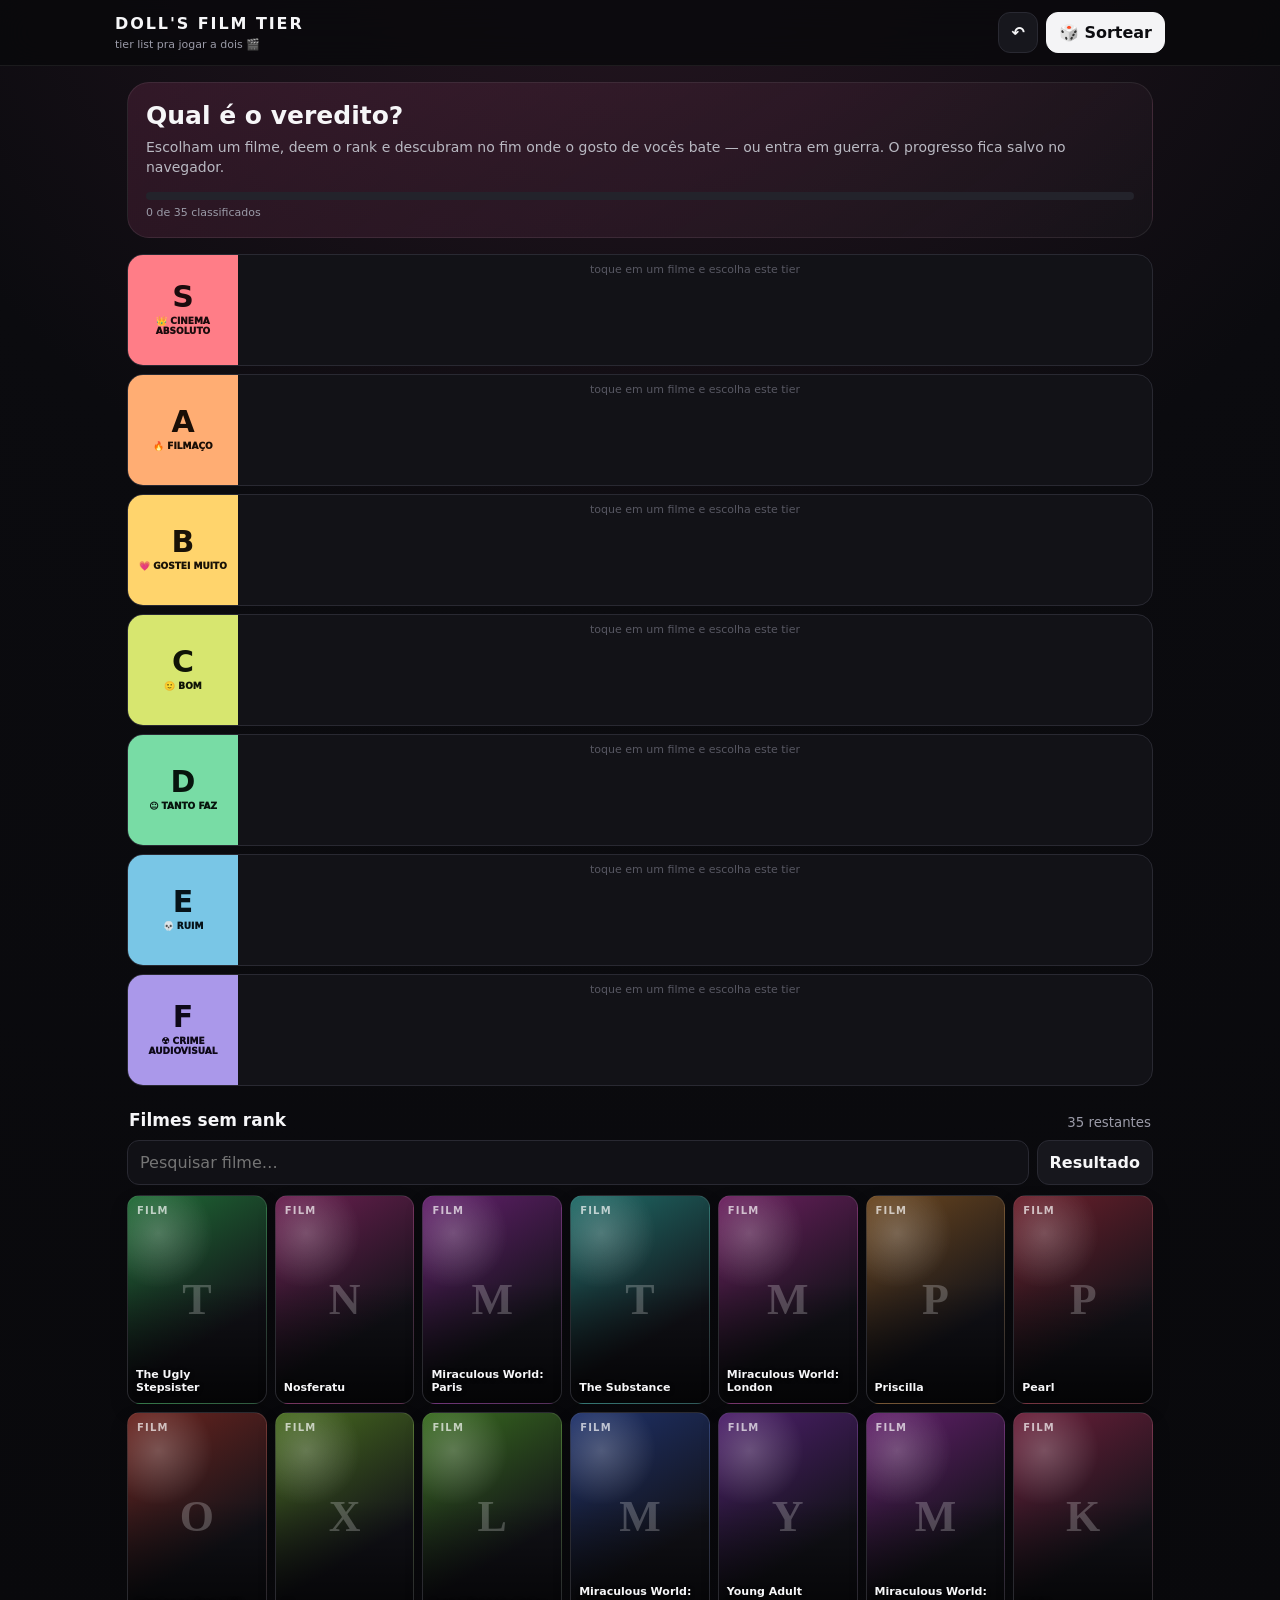
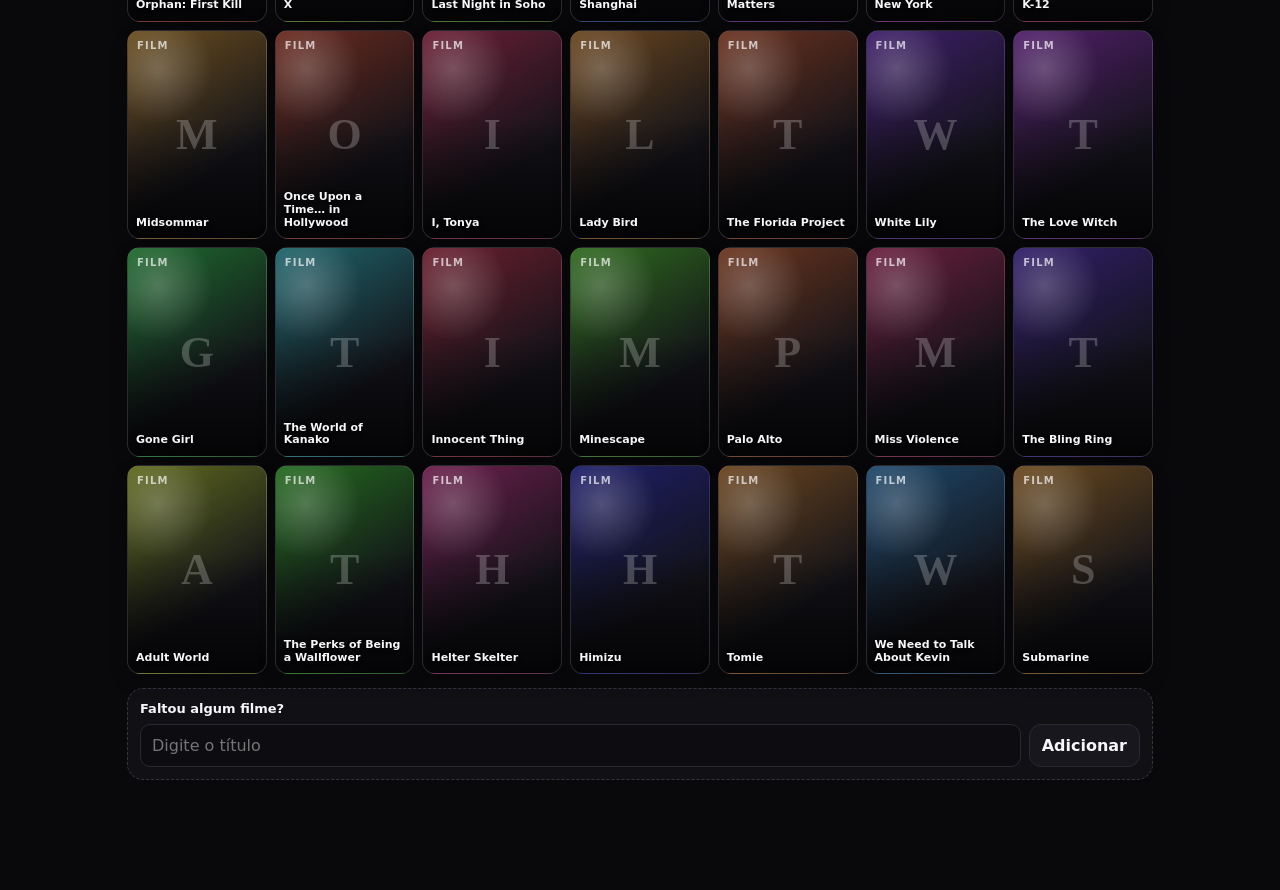
==== tierlist/index.html @ 96aaf371 "Add film tier list game" ====
<!doctype html>
<html lang="pt-BR">
<head>
<meta charset="utf-8">
<meta name="viewport" content="width=device-width,initial-scale=1,viewport-fit=cover">
<meta name="theme-color" content="#0a0a0d">
<title>Doll's Film Tier</title>
<style>
:root{--bg:#09090c;--panel:#121217;--panel2:#181820;--line:#292932;--text:#f6f6f8;--muted:#9b9ba8;--pink:#ff5aa7}
*{box-sizing:border-box}html{scroll-behavior:smooth}body{margin:0;background:radial-gradient(circle at 50% -10%,#2a1724 0,#0b0b0f 30%,#09090c 70%);color:var(--text);font-family:Inter,ui-sans-serif,system-ui,-apple-system,BlinkMacSystemFont,"Segoe UI",sans-serif;min-height:100vh}button,input{font:inherit}button{cursor:pointer}header{position:sticky;top:0;z-index:20;background:rgba(9,9,12,.82);backdrop-filter:blur(18px);border-bottom:1px solid rgba(255,255,255,.07);padding:calc(12px + env(safe-area-inset-top)) 14px 12px}.top{max-width:1050px;margin:auto;display:flex;align-items:center;justify-content:space-between;gap:10px}.brand b{display:block;font-size:16px;letter-spacing:.12em}.brand small{color:var(--muted);font-size:11px}.actions{display:flex;gap:8px}.btn{border:1px solid var(--line);background:#17171d;color:var(--text);border-radius:12px;padding:10px 12px;font-weight:800}.btn.primary{background:#f4f4f6;color:#0c0c10;border-color:#f4f4f6}main{max-width:1050px;margin:auto;padding:16px 12px 110px}.intro{border:1px solid rgba(255,255,255,.08);background:linear-gradient(145deg,rgba(255,90,167,.13),rgba(255,255,255,.025));border-radius:22px;padding:18px;margin-bottom:16px}.intro h1{font-size:25px;margin:0 0 7px}.intro p{margin:0;color:#b9b9c2;line-height:1.45;font-size:14px}.progress{height:8px;background:#23232b;border-radius:99px;overflow:hidden;margin-top:14px}.progress>i{display:block;height:100%;width:0;background:linear-gradient(90deg,#ff5aa7,#ff9dcb);transition:.25s}.progressText{font-size:11px;color:var(--muted);margin-top:6px}.tier{display:grid;grid-template-columns:78px 1fr;min-height:112px;border:1px solid var(--line);border-radius:16px;overflow:hidden;background:var(--panel);margin:8px 0}.label{display:flex;flex-direction:column;align-items:center;justify-content:center;text-align:center;padding:8px;font-weight:950}.label strong{font-size:30px;line-height:1}.label span{font-size:9px;line-height:1.1;margin-top:5px}.tier[data-t="S"] .label{background:#ff7d87;color:#1b0b0d}.tier[data-t="A"] .label{background:#ffad73;color:#1a0e06}.tier[data-t="B"] .label{background:#ffd46c;color:#191207}.tier[data-t="C"] .label{background:#d7e66f;color:#101407}.tier[data-t="D"] .label{background:#78dca5;color:#07140d}.tier[data-t="E"] .label{background:#79c6e6;color:#071319}.tier[data-t="F"] .label{background:#aa98ea;color:#0e0918}.drop{padding:8px;display:flex;flex-wrap:wrap;gap:7px;align-content:flex-start;min-height:110px}.drop.empty:after{content:"toque em um filme e escolha este tier";margin:auto;color:#575762;font-size:11px}.sectionHead{display:flex;align-items:end;justify-content:space-between;margin:24px 2px 10px}.sectionHead h2{font-size:17px;margin:0}.sectionHead small{color:var(--muted)}.tools{display:grid;grid-template-columns:1fr auto;gap:8px;margin-bottom:10px}.search{min-width:0;border:1px solid var(--line);background:#111116;color:white;border-radius:12px;padding:12px}.pool{display:grid;grid-template-columns:repeat(3,minmax(0,1fr));gap:8px}.card{position:relative;aspect-ratio:2/3;border:1px solid rgba(255,255,255,.1);border-radius:13px;overflow:hidden;background:linear-gradient(150deg,hsl(var(--h) 55% 27%),#121218 66%);box-shadow:0 8px 18px rgba(0,0,0,.18);transition:.18s;user-select:none}.card:active{transform:scale(.97)}.card:before{content:"";position:absolute;inset:0;background:radial-gradient(circle at 22% 18%,rgba(255,255,255,.23),transparent 27%),linear-gradient(180deg,transparent 42%,rgba(0,0,0,.78))}.card .filmMark{position:absolute;top:9px;left:9px;font-size:10px;font-weight:900;letter-spacing:.12em;color:rgba(255,255,255,.68)}.card .initial{position:absolute;inset:0;display:grid;place-items:center;font-family:Georgia,serif;font-size:44px;font-weight:900;color:rgba(255,255,255,.23);text-transform:uppercase}.card .name{position:absolute;left:8px;right:8px;bottom:9px;font-weight:900;font-size:11px;line-height:1.15;text-shadow:0 1px 4px #000}.drop .card{width:62px;height:93px;aspect-ratio:auto;flex:none}.drop .card .filmMark,.drop .card .name{display:none}.drop .card .initial{font-size:26px}.add{margin-top:14px;border:1px dashed #35353f;border-radius:16px;padding:12px;background:#101015}.add b{display:block;font-size:13px;margin-bottom:8px}.addRow{display:flex;gap:8px}.addRow input{flex:1;min-width:0;border:1px solid var(--line);background:#0d0d11;color:white;border-radius:10px;padding:11px}.backdrop{position:fixed;inset:0;z-index:100;background:rgba(0,0,0,.73);display:none;align-items:flex-end}.backdrop.show{display:flex}.sheet{width:100%;max-width:560px;margin:auto;background:#15151b;border:1px solid #30303a;border-radius:24px 24px 0 0;padding:12px 15px calc(18px + env(safe-area-inset-bottom));box-shadow:0 -20px 70px #0008}.handle{width:42px;height:5px;border-radius:99px;background:#3f3f49;margin:0 auto 14px}.pickTitle{margin:0 0 3px;font-size:20px}.pickSub{margin:0 0 14px;color:var(--muted);font-size:12px}.tierBtns{display:grid;grid-template-columns:1fr 1fr;gap:8px}.tierBtn{border:0;border-radius:13px;padding:12px 10px;text-align:left;font-weight:950;color:#101014}.tierBtn[data-t="S"]{background:#ff7d87}.tierBtn[data-t="A"]{background:#ffad73}.tierBtn[data-t="B"]{background:#ffd46c}.tierBtn[data-t="C"]{background:#d7e66f}.tierBtn[data-t="D"]{background:#78dca5}.tierBtn[data-t="E"]{background:#79c6e6}.tierBtn[data-t="F"]{background:#aa98ea}.remove{grid-column:1/-1;background:#24242c;color:#eee;border:1px solid #383842}.result{white-space:pre-wrap;font-size:12px;line-height:1.5;background:#0d0d11;border:1px solid var(--line);border-radius:12px;padding:12px;max-height:320px;overflow:auto;color:#d3d3da}.sheetActions{display:flex;gap:8px;margin-top:10px}.sheetActions .btn:first-child{flex:1}.toast{position:fixed;left:50%;bottom:25px;z-index:200;transform:translate(-50%,25px);opacity:0;background:#f4f4f6;color:#111;border-radius:99px;padding:10px 14px;font-size:12px;font-weight:900;transition:.2s;pointer-events:none;white-space:nowrap}.toast.show{opacity:1;transform:translate(-50%,0)}@media(min-width:520px){.pool{grid-template-columns:repeat(5,minmax(0,1fr))}}@media(min-width:760px){.pool{grid-template-columns:repeat(7,minmax(0,1fr))}.tier{grid-template-columns:110px 1fr}.drop .card{width:74px;height:111px}.backdrop{align-items:center;padding:20px}.sheet{border-radius:24px}}
</style>
</head>
<body>
<header><div class="top"><div class="brand"><b>DOLL'S FILM TIER</b><small>tier list pra jogar a dois 🎬</small></div><div class="actions"><button class="btn" id="undo">↶</button><button class="btn primary" id="random">🎲 Sortear</button></div></div></header>
<main>
<section class="intro"><h1>Qual é o veredito?</h1><p>Escolham um filme, deem o rank e descubram no fim onde o gosto de vocês bate — ou entra em guerra. O progresso fica salvo no navegador.</p><div class="progress"><i id="bar"></i></div><div class="progressText" id="progressText"></div></section>
<section id="tiers"></section>
<div class="sectionHead"><h2>Filmes sem rank</h2><small id="remaining"></small></div>
<div class="tools"><input class="search" id="search" placeholder="Pesquisar filme…"><button class="btn" id="showResult">Resultado</button></div>
<section class="pool" id="pool"></section>
<div class="add"><b>Faltou algum filme?</b><div class="addRow"><input id="newMovie" placeholder="Digite o título"><button class="btn" id="addMovie">Adicionar</button></div></div>
</main>
<div class="backdrop" id="pickModal"><div class="sheet"><div class="handle"></div><h3 class="pickTitle" id="pickTitle"></h3><p class="pickSub">Onde esse filme merece ficar?</p><div class="tierBtns" id="tierBtns"></div></div></div>
<div class="backdrop" id="resultModal"><div class="sheet"><div class="handle"></div><h3 class="pickTitle">Resultado final</h3><p class="pickSub">A tier list de vocês até agora.</p><div class="result" id="resultText"></div><div class="sheetActions"><button class="btn primary" id="copy">Copiar resultado</button><button class="btn" id="reset">Zerar</button></div></div></div>
<div class="toast" id="toast"></div>
<script>
const baseMovies=[
"The Ugly Stepsister","Nosferatu","Miraculous World: Paris","The Substance","Miraculous World: London","Priscilla","Pearl","Orphan: First Kill","X","Last Night in Soho","Miraculous World: Shanghai","Young Adult Matters","Miraculous World: New York","K-12","Midsommar","Once Upon a Time… in Hollywood","I, Tonya","Lady Bird","The Florida Project","White Lily","The Love Witch","Gone Girl","The World of Kanako","Innocent Thing","Minescape","Palo Alto","Miss Violence","The Bling Ring","Adult World","The Perks of Being a Wallflower","Helter Skelter","Himizu","Tomie","We Need to Talk About Kevin","Submarine"
];
const tiers=[['S','👑','CINEMA ABSOLUTO'],['A','🔥','FILMAÇO'],['B','💗','GOSTEI MUITO'],['C','🙂','BOM'],['D','😐','TANTO FAZ'],['E','💀','RUIM'],['F','☢️','CRIME AUDIOVISUAL']];
const KEY='dolls-film-tier-v2';
let movies=baseMovies.map((title,i)=>({id:'m'+i,title}));let ranking={};let history=[];let selected=null;
try{const s=JSON.parse(localStorage.getItem(KEY));if(s){if(Array.isArray(s.movies))movies=s.movies;if(s.ranking)ranking=s.ranking}}catch(e){}
const $=id=>document.getElementById(id),pool=$('pool'),tiersEl=$('tiers'),pickModal=$('pickModal'),resultModal=$('resultModal');
function save(){localStorage.setItem(KEY,JSON.stringify({movies,ranking}))}
function hashHue(s){let h=0;for(const c of s)h=(h*31+c.charCodeAt(0))%360;return h}
function card(m){const d=document.createElement('div');d.className='card';d.style.setProperty('--h',hashHue(m.title));d.innerHTML='<div class="filmMark">FILM</div><div class="initial">'+escapeHtml((m.title.match(/[A-Za-z0-9]/)||['F'])[0])+'</div><div class="name">'+escapeHtml(m.title)+'</div>';d.onclick=()=>openPicker(m.id);return d}
function render(){tiersEl.innerHTML='';for(const [id,em,label] of tiers){const r=document.createElement('div');r.className='tier';r.dataset.t=id;r.innerHTML='<div class="label"><strong>'+id+'</strong><span>'+em+' '+label+'</span></div><div class="drop" data-drop="'+id+'"></div>';tiersEl.appendChild(r)}const q=$('search').value.trim().toLowerCase();pool.innerHTML='';const left=movies.filter(m=>!ranking[m.id]);left.filter(m=>m.title.toLowerCase().includes(q)).forEach(m=>pool.appendChild(card(m)));for(const [id] of tiers){const drop=document.querySelector('[data-drop="'+id+'"]');movies.filter(m=>ranking[m.id]===id).forEach(m=>drop.appendChild(card(m)));drop.classList.toggle('empty',!drop.children.length)}const done=movies.length-left.length;$('remaining').textContent=left.length+' restantes';$('progressText').textContent=done+' de '+movies.length+' classificados';$('bar').style.width=(movies.length?done/movies.length*100:0)+'%';save()}
function openPicker(id){selected=id;const m=movies.find(x=>x.id===id);$('pickTitle').textContent=m.title;const box=$('tierBtns');box.innerHTML='';for(const [t,em,label] of tiers){const b=document.createElement('button');b.className='tierBtn';b.dataset.t=t;b.textContent=t+' · '+em+' '+label;b.onclick=()=>assign(id,t);box.appendChild(b)}if(ranking[id]){const b=document.createElement('button');b.className='tierBtn remove';b.textContent='↩ Tirar do tier';b.onclick=()=>assign(id,null);box.appendChild(b)}pickModal.classList.add('show')}
function assign(id,t){history.push(JSON.stringify(ranking));if(t)ranking[id]=t;else delete ranking[id];pickModal.classList.remove('show');selected=null;render()}
function randomMovie(){const left=movies.filter(m=>!ranking[m.id]);if(!left.length)return say('Todos já foram classificados ✨');openPicker(left[Math.floor(Math.random()*left.length)].id)}
function addMovie(){const i=$('newMovie'),title=i.value.trim();if(!title)return;movies.push({id:'custom-'+Date.now(),title});i.value='';render();say('Filme adicionado')}
function result(){return tiers.map(([t,em,label])=>{const n=movies.filter(m=>ranking[m.id]===t).map(m=>m.title);return t+' — '+em+' '+label+'\n'+(n.length?n.join(' • '):'—')}).join('\n\n')}
function escapeHtml(s){return s.replace(/[&<>"']/g,c=>({'&':'&amp;','<':'&lt;','>':'&gt;','"':'&quot;',"'":'&#39;'}[c]))}
let timer;function say(msg){const t=$('toast');t.textContent=msg;t.classList.add('show');clearTimeout(timer);timer=setTimeout(()=>t.classList.remove('show'),1500)}
$('random').onclick=randomMovie;$('undo').onclick=()=>{if(!history.length)return say('Nada para desfazer');ranking=JSON.parse(history.pop());render()};$('search').oninput=render;$('addMovie').onclick=addMovie;$('newMovie').onkeydown=e=>{if(e.key==='Enter')addMovie()};$('showResult').onclick=()=>{$('resultText').textContent=result();resultModal.classList.add('show')};$('copy').onclick=async()=>{try{await navigator.clipboard.writeText(result());say('Resultado copiado')}catch(e){say('Não deu para copiar automaticamente')}};$('reset').onclick=()=>{if(confirm('Zerar toda a classificação?')){history.push(JSON.stringify(ranking));ranking={};resultModal.classList.remove('show');render()}};[pickModal,resultModal].forEach(m=>m.onclick=e=>{if(e.target===m)m.classList.remove('show')});render();
</script>
</body>
</html>
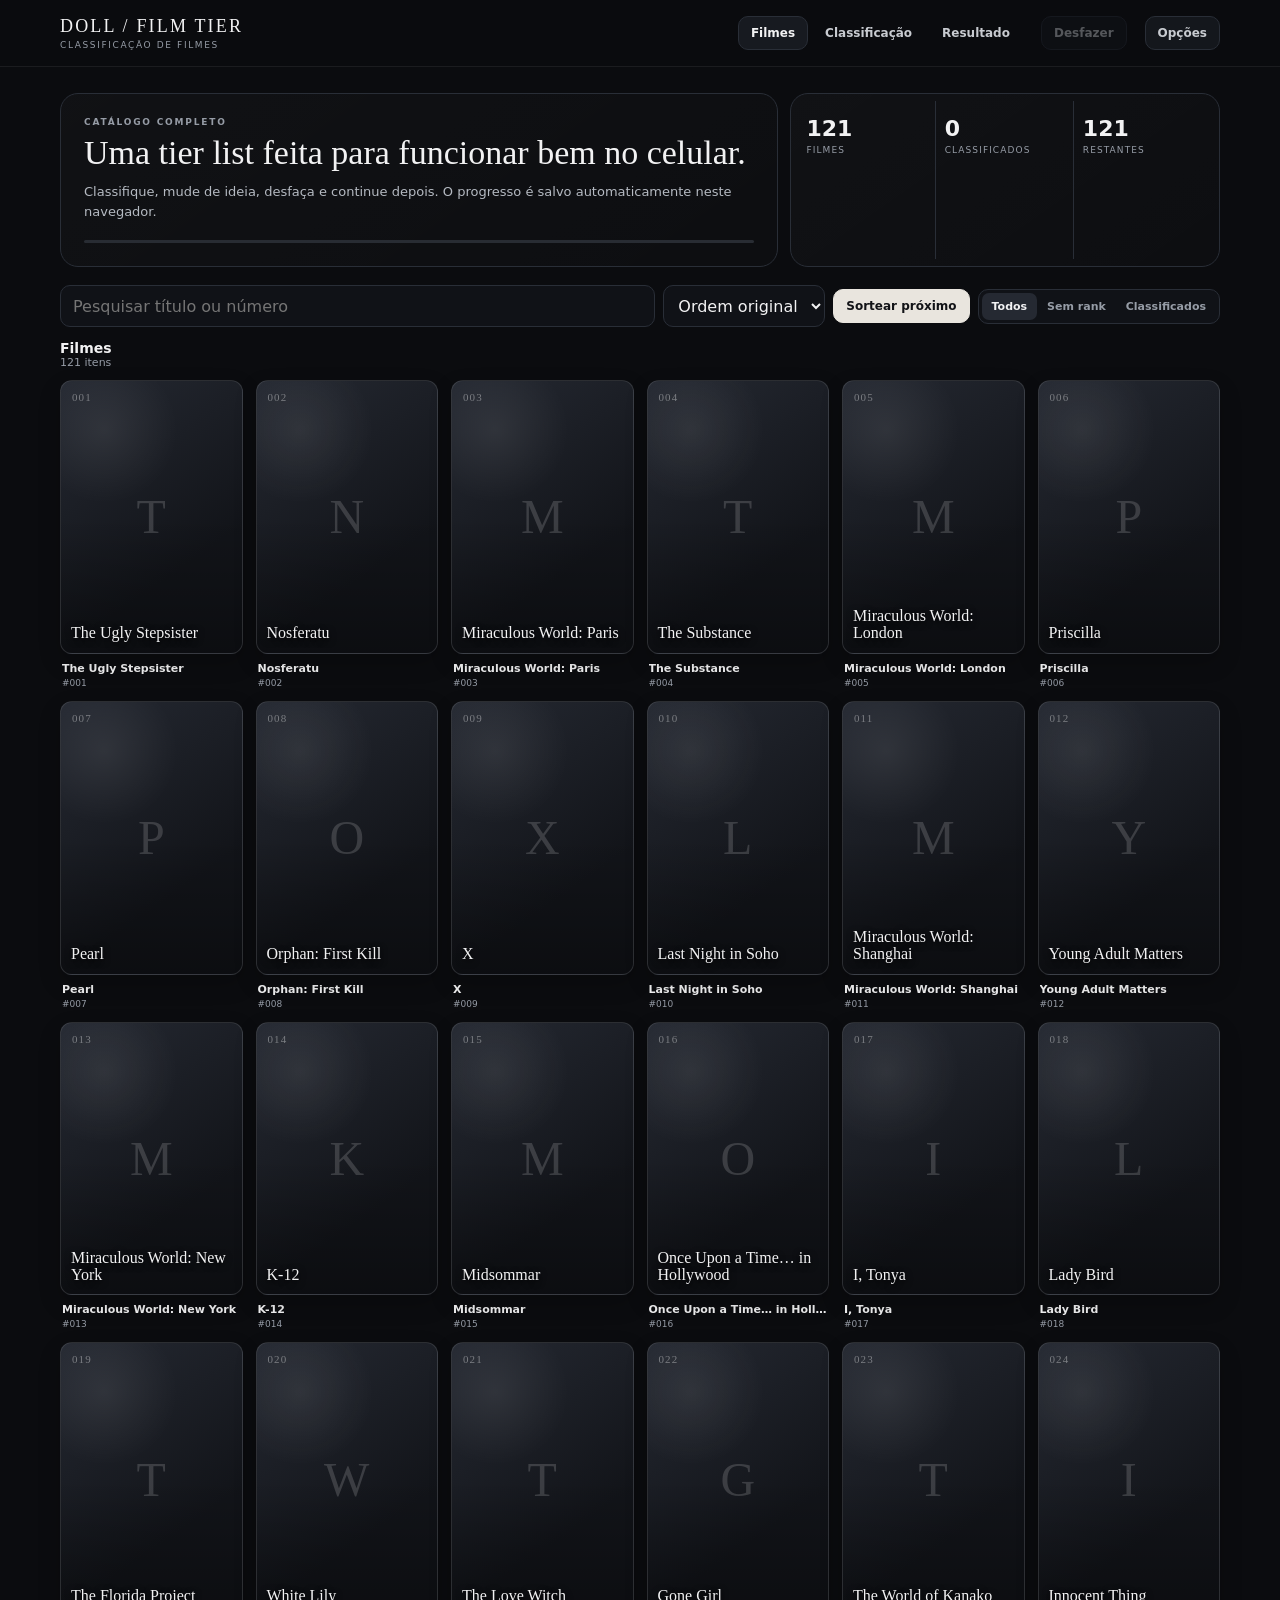
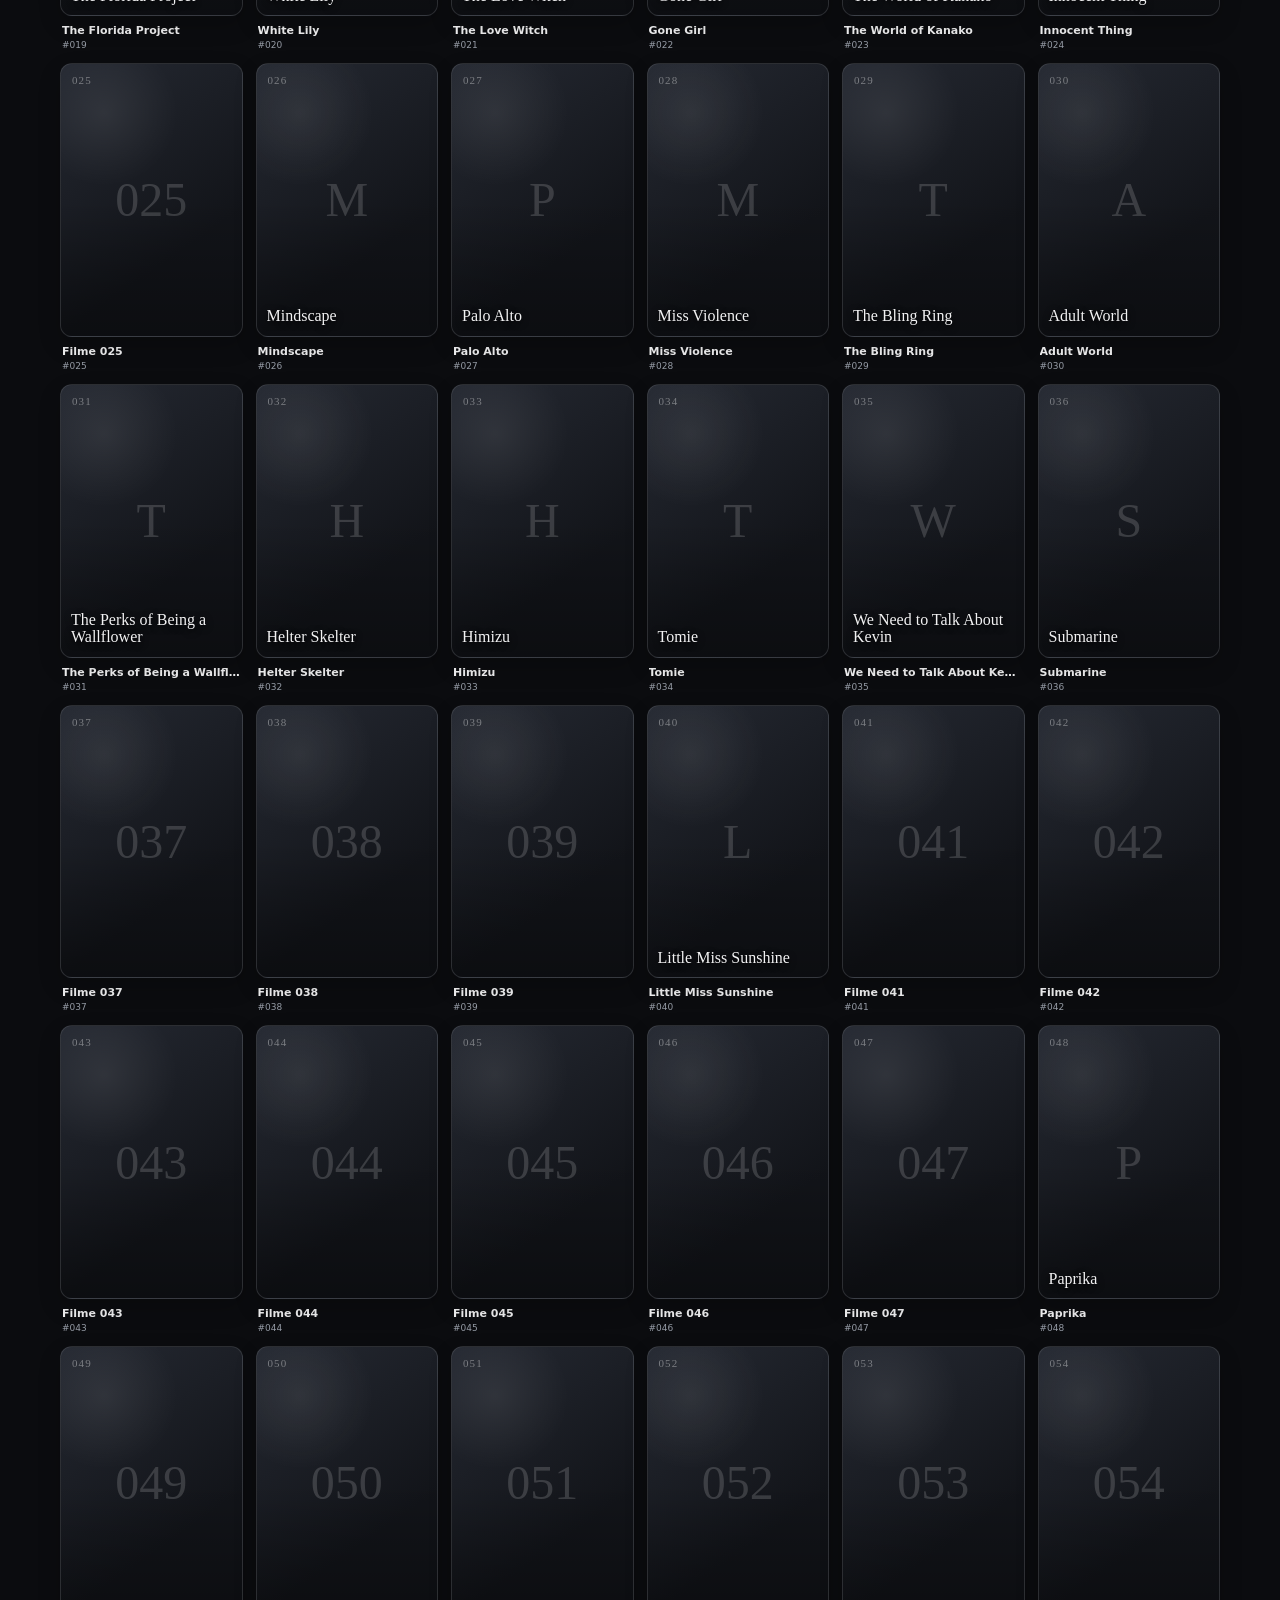
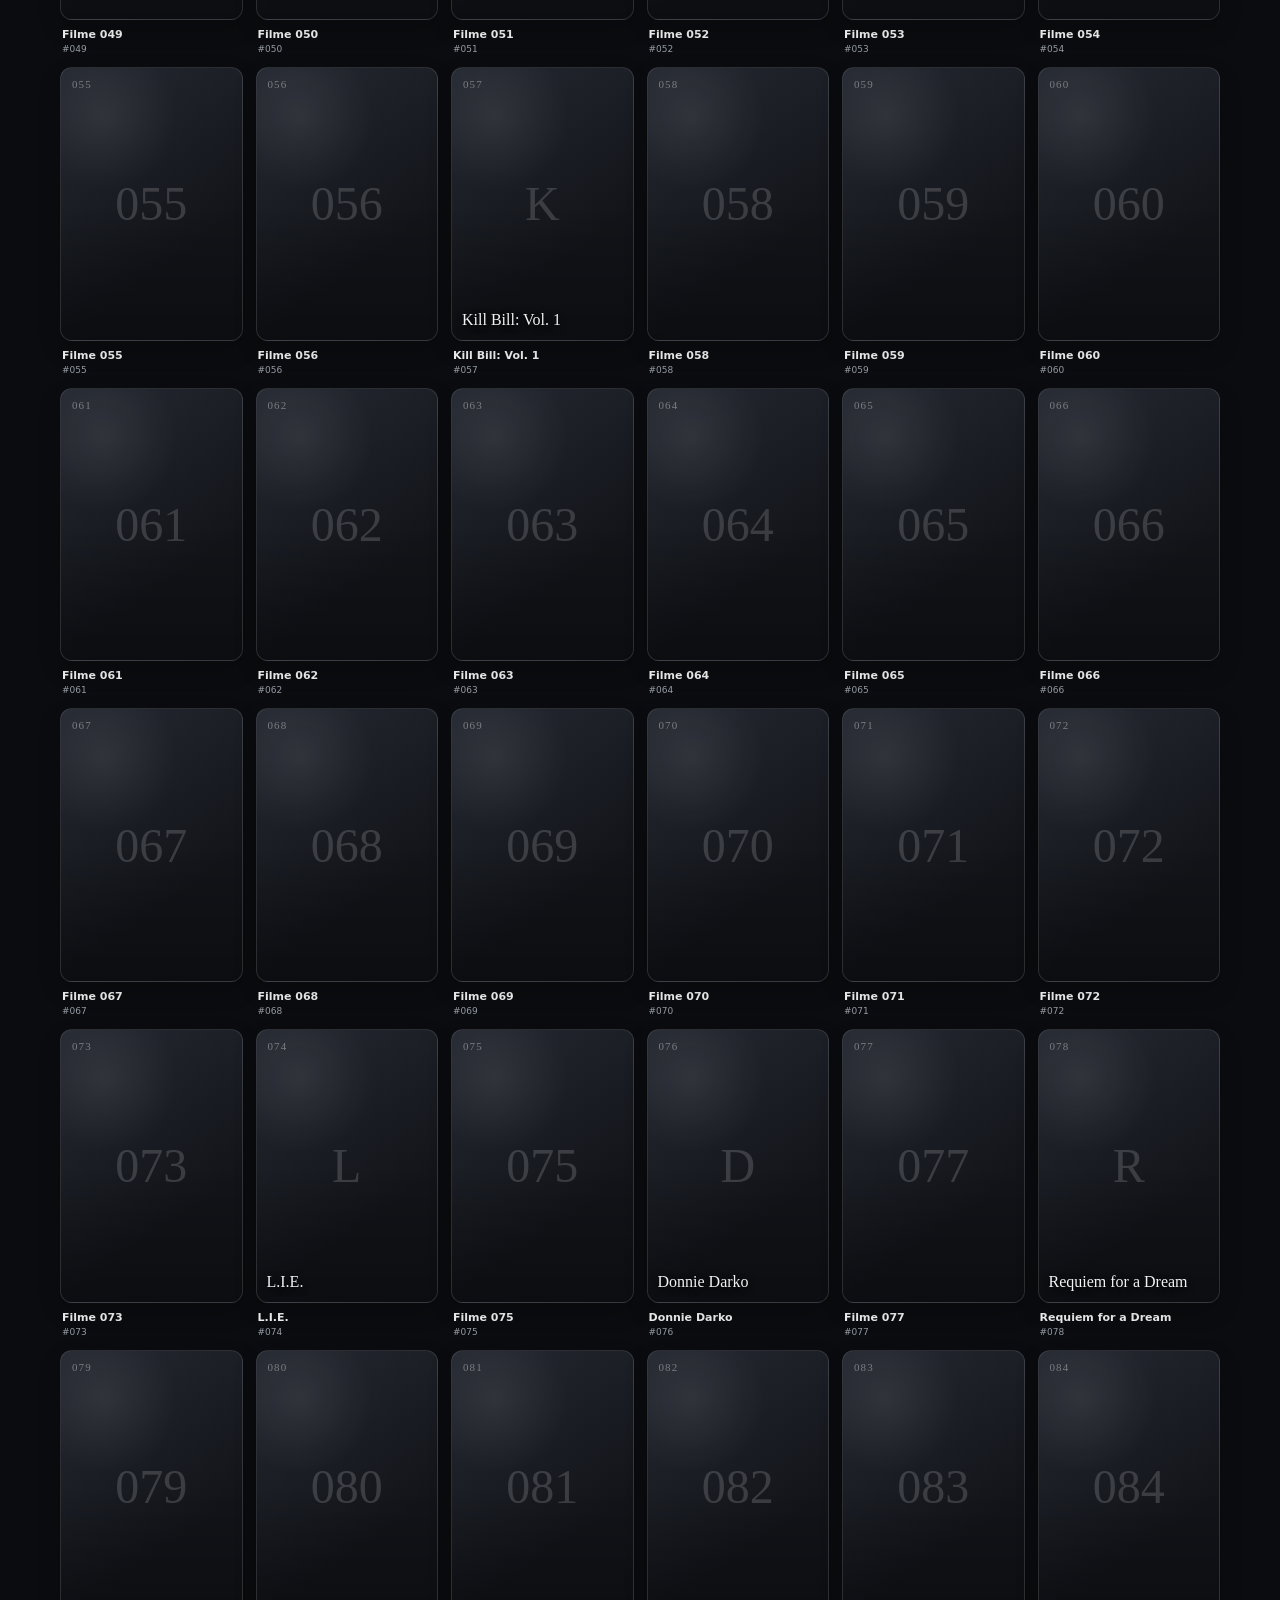
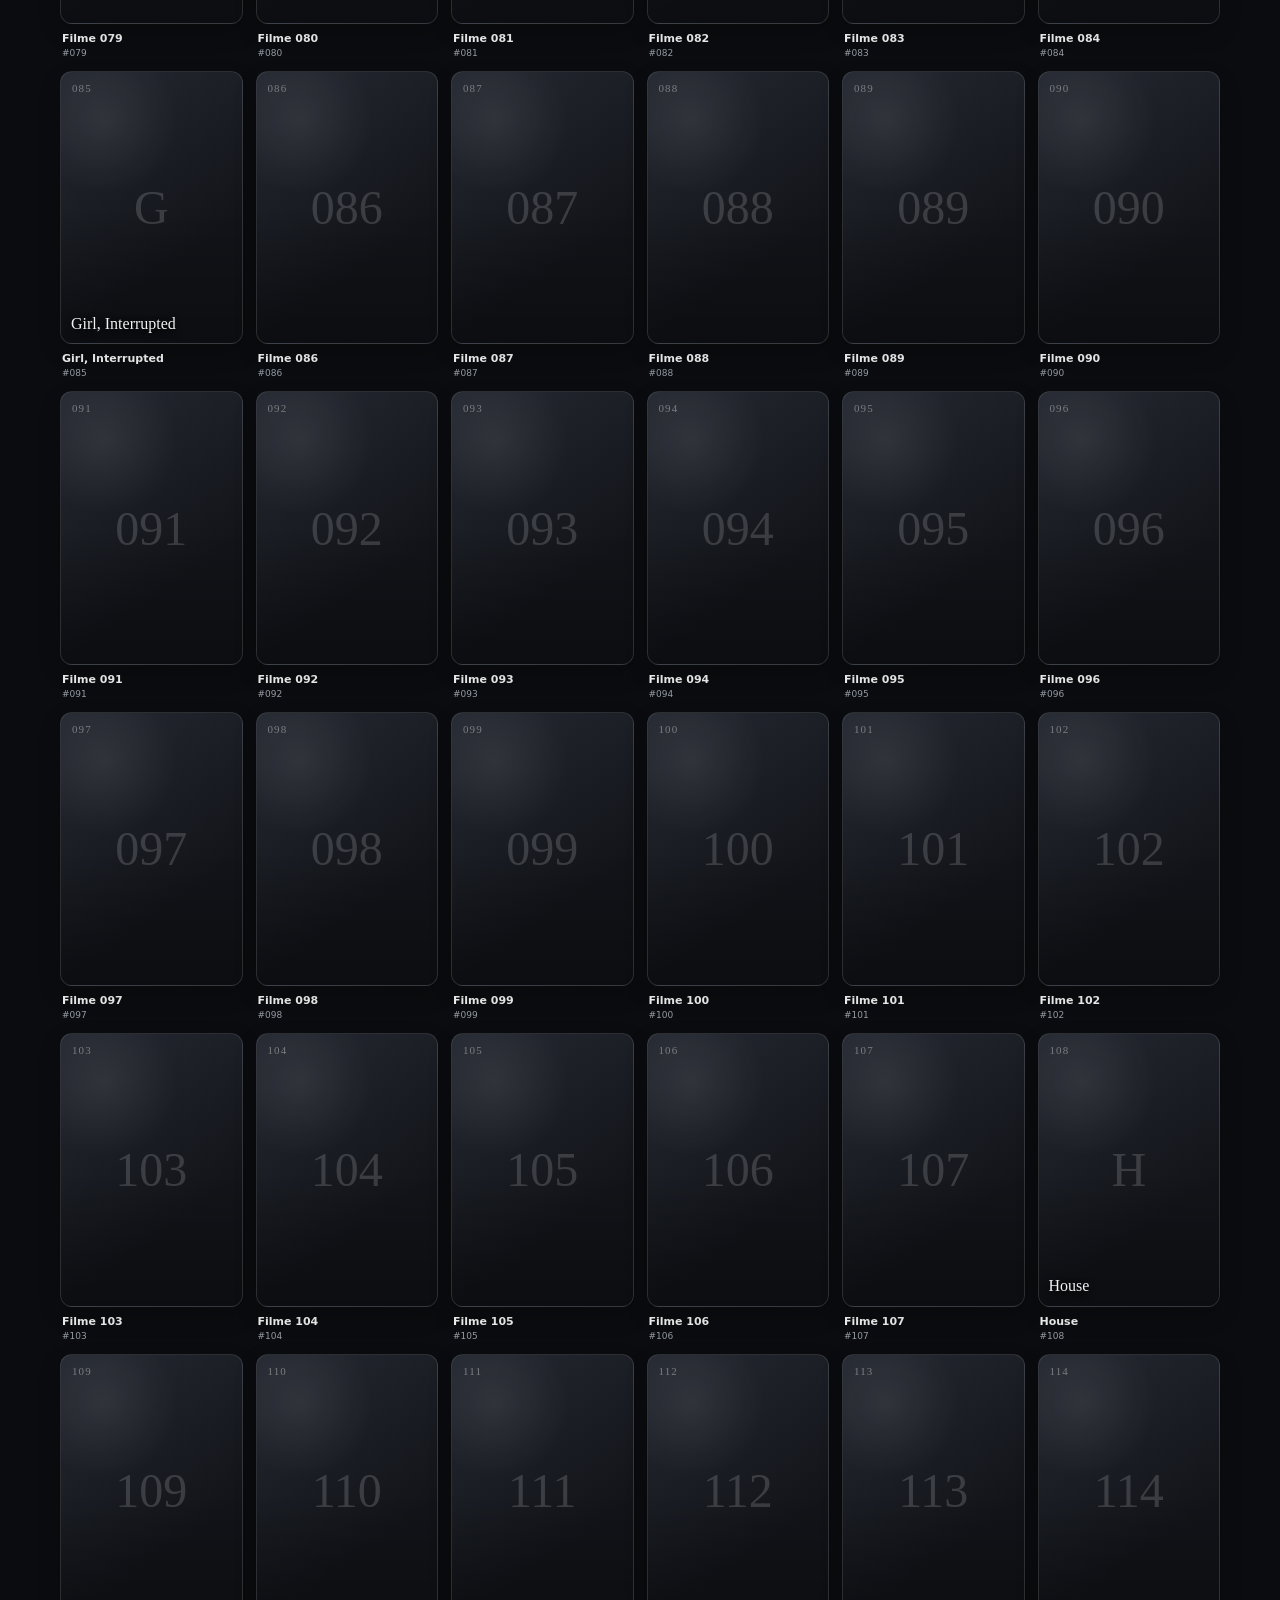
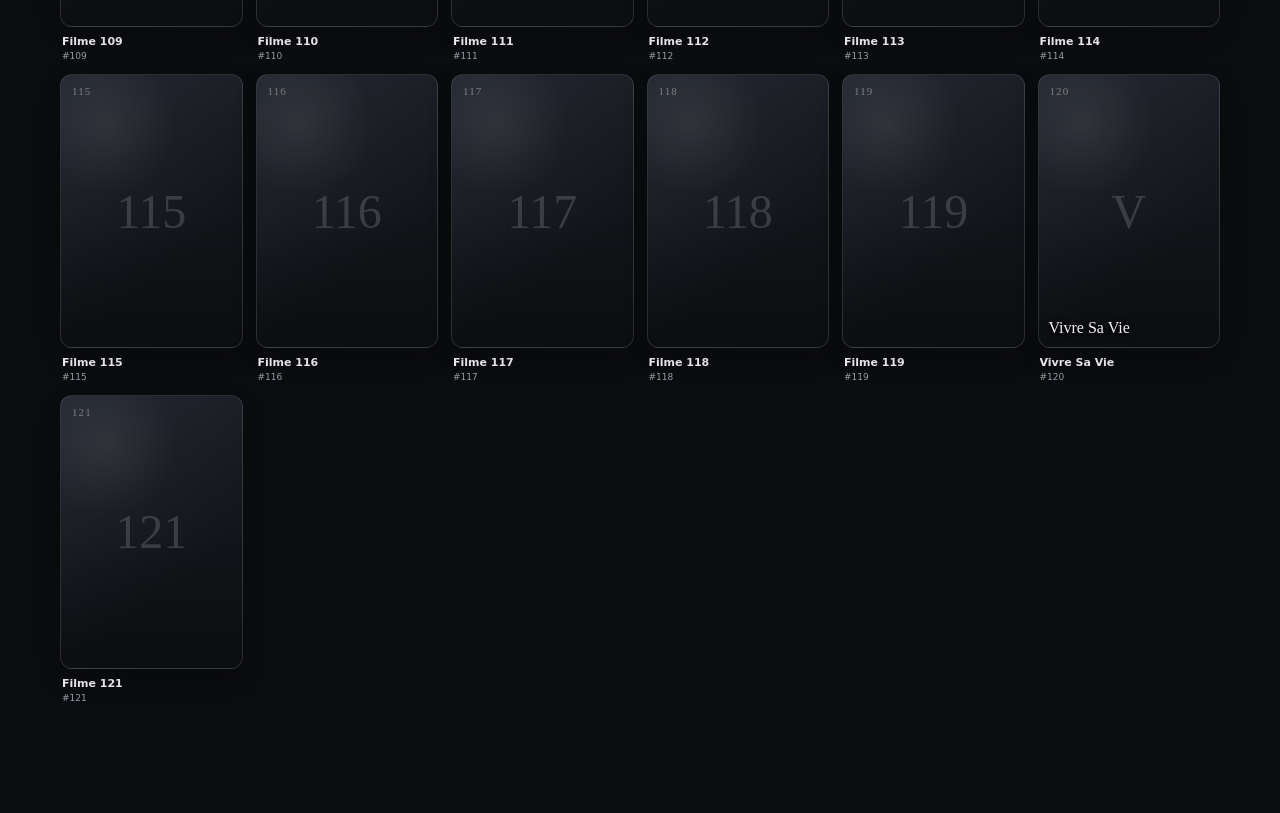
==== commit 993d3d9d: "Rebuild film tier list with full 121-film catalog and robust navigation" ====
--- a/tierlist/index.html
+++ b/tierlist/index.html
@@ -3,47 +3,46 @@
 <head>
 <meta charset="utf-8">
 <meta name="viewport" content="width=device-width,initial-scale=1,viewport-fit=cover">
-<meta name="theme-color" content="#0a0a0d">
-<title>Doll's Film Tier</title>
+<meta name="theme-color" content="#0b0c0f">
+<title>Doll — Film Tier</title>
 <style>
-:root{--bg:#09090c;--panel:#121217;--panel2:#181820;--line:#292932;--text:#f6f6f8;--muted:#9b9ba8;--pink:#ff5aa7}
-*{box-sizing:border-box}html{scroll-behavior:smooth}body{margin:0;background:radial-gradient(circle at 50% -10%,#2a1724 0,#0b0b0f 30%,#09090c 70%);color:var(--text);font-family:Inter,ui-sans-serif,system-ui,-apple-system,BlinkMacSystemFont,"Segoe UI",sans-serif;min-height:100vh}button,input{font:inherit}button{cursor:pointer}header{position:sticky;top:0;z-index:20;background:rgba(9,9,12,.82);backdrop-filter:blur(18px);border-bottom:1px solid rgba(255,255,255,.07);padding:calc(12px + env(safe-area-inset-top)) 14px 12px}.top{max-width:1050px;margin:auto;display:flex;align-items:center;justify-content:space-between;gap:10px}.brand b{display:block;font-size:16px;letter-spacing:.12em}.brand small{color:var(--muted);font-size:11px}.actions{display:flex;gap:8px}.btn{border:1px solid var(--line);background:#17171d;color:var(--text);border-radius:12px;padding:10px 12px;font-weight:800}.btn.primary{background:#f4f4f6;color:#0c0c10;border-color:#f4f4f6}main{max-width:1050px;margin:auto;padding:16px 12px 110px}.intro{border:1px solid rgba(255,255,255,.08);background:linear-gradient(145deg,rgba(255,90,167,.13),rgba(255,255,255,.025));border-radius:22px;padding:18px;margin-bottom:16px}.intro h1{font-size:25px;margin:0 0 7px}.intro p{margin:0;color:#b9b9c2;line-height:1.45;font-size:14px}.progress{height:8px;background:#23232b;border-radius:99px;overflow:hidden;margin-top:14px}.progress>i{display:block;height:100%;width:0;background:linear-gradient(90deg,#ff5aa7,#ff9dcb);transition:.25s}.progressText{font-size:11px;color:var(--muted);margin-top:6px}.tier{display:grid;grid-template-columns:78px 1fr;min-height:112px;border:1px solid var(--line);border-radius:16px;overflow:hidden;background:var(--panel);margin:8px 0}.label{display:flex;flex-direction:column;align-items:center;justify-content:center;text-align:center;padding:8px;font-weight:950}.label strong{font-size:30px;line-height:1}.label span{font-size:9px;line-height:1.1;margin-top:5px}.tier[data-t="S"] .label{background:#ff7d87;color:#1b0b0d}.tier[data-t="A"] .label{background:#ffad73;color:#1a0e06}.tier[data-t="B"] .label{background:#ffd46c;color:#191207}.tier[data-t="C"] .label{background:#d7e66f;color:#101407}.tier[data-t="D"] .label{background:#78dca5;color:#07140d}.tier[data-t="E"] .label{background:#79c6e6;color:#071319}.tier[data-t="F"] .label{background:#aa98ea;color:#0e0918}.drop{padding:8px;display:flex;flex-wrap:wrap;gap:7px;align-content:flex-start;min-height:110px}.drop.empty:after{content:"toque em um filme e escolha este tier";margin:auto;color:#575762;font-size:11px}.sectionHead{display:flex;align-items:end;justify-content:space-between;margin:24px 2px 10px}.sectionHead h2{font-size:17px;margin:0}.sectionHead small{color:var(--muted)}.tools{display:grid;grid-template-columns:1fr auto;gap:8px;margin-bottom:10px}.search{min-width:0;border:1px solid var(--line);background:#111116;color:white;border-radius:12px;padding:12px}.pool{display:grid;grid-template-columns:repeat(3,minmax(0,1fr));gap:8px}.card{position:relative;aspect-ratio:2/3;border:1px solid rgba(255,255,255,.1);border-radius:13px;overflow:hidden;background:linear-gradient(150deg,hsl(var(--h) 55% 27%),#121218 66%);box-shadow:0 8px 18px rgba(0,0,0,.18);transition:.18s;user-select:none}.card:active{transform:scale(.97)}.card:before{content:"";position:absolute;inset:0;background:radial-gradient(circle at 22% 18%,rgba(255,255,255,.23),transparent 27%),linear-gradient(180deg,transparent 42%,rgba(0,0,0,.78))}.card .filmMark{position:absolute;top:9px;left:9px;font-size:10px;font-weight:900;letter-spacing:.12em;color:rgba(255,255,255,.68)}.card .initial{position:absolute;inset:0;display:grid;place-items:center;font-family:Georgia,serif;font-size:44px;font-weight:900;color:rgba(255,255,255,.23);text-transform:uppercase}.card .name{position:absolute;left:8px;right:8px;bottom:9px;font-weight:900;font-size:11px;line-height:1.15;text-shadow:0 1px 4px #000}.drop .card{width:62px;height:93px;aspect-ratio:auto;flex:none}.drop .card .filmMark,.drop .card .name{display:none}.drop .card .initial{font-size:26px}.add{margin-top:14px;border:1px dashed #35353f;border-radius:16px;padding:12px;background:#101015}.add b{display:block;font-size:13px;margin-bottom:8px}.addRow{display:flex;gap:8px}.addRow input{flex:1;min-width:0;border:1px solid var(--line);background:#0d0d11;color:white;border-radius:10px;padding:11px}.backdrop{position:fixed;inset:0;z-index:100;background:rgba(0,0,0,.73);display:none;align-items:flex-end}.backdrop.show{display:flex}.sheet{width:100%;max-width:560px;margin:auto;background:#15151b;border:1px solid #30303a;border-radius:24px 24px 0 0;padding:12px 15px calc(18px + env(safe-area-inset-bottom));box-shadow:0 -20px 70px #0008}.handle{width:42px;height:5px;border-radius:99px;background:#3f3f49;margin:0 auto 14px}.pickTitle{margin:0 0 3px;font-size:20px}.pickSub{margin:0 0 14px;color:var(--muted);font-size:12px}.tierBtns{display:grid;grid-template-columns:1fr 1fr;gap:8px}.tierBtn{border:0;border-radius:13px;padding:12px 10px;text-align:left;font-weight:950;color:#101014}.tierBtn[data-t="S"]{background:#ff7d87}.tierBtn[data-t="A"]{background:#ffad73}.tierBtn[data-t="B"]{background:#ffd46c}.tierBtn[data-t="C"]{background:#d7e66f}.tierBtn[data-t="D"]{background:#78dca5}.tierBtn[data-t="E"]{background:#79c6e6}.tierBtn[data-t="F"]{background:#aa98ea}.remove{grid-column:1/-1;background:#24242c;color:#eee;border:1px solid #383842}.result{white-space:pre-wrap;font-size:12px;line-height:1.5;background:#0d0d11;border:1px solid var(--line);border-radius:12px;padding:12px;max-height:320px;overflow:auto;color:#d3d3da}.sheetActions{display:flex;gap:8px;margin-top:10px}.sheetActions .btn:first-child{flex:1}.toast{position:fixed;left:50%;bottom:25px;z-index:200;transform:translate(-50%,25px);opacity:0;background:#f4f4f6;color:#111;border-radius:99px;padding:10px 14px;font-size:12px;font-weight:900;transition:.2s;pointer-events:none;white-space:nowrap}.toast.show{opacity:1;transform:translate(-50%,0)}@media(min-width:520px){.pool{grid-template-columns:repeat(5,minmax(0,1fr))}}@media(min-width:760px){.pool{grid-template-columns:repeat(7,minmax(0,1fr))}.tier{grid-template-columns:110px 1fr}.drop .card{width:74px;height:111px}.backdrop{align-items:center;padding:20px}.sheet{border-radius:24px}}
+:root{--bg:#0b0c0f;--s1:#111318;--s2:#171a20;--s3:#1d2128;--line:#292e37;--line2:#3a414c;--text:#f2f2f3;--muted:#969ca6;--soft:#c8cbd0;--accent:#d9d0c2;--danger:#d28a8a}*{box-sizing:border-box}html{background:var(--bg);scroll-behavior:smooth}body{margin:0;min-height:100vh;background:radial-gradient(circle at 50% -15%,rgba(115,88,69,.17),transparent 34rem),var(--bg);color:var(--text);font-family:Inter,ui-sans-serif,system-ui,-apple-system,BlinkMacSystemFont,"Segoe UI",sans-serif}button,input,select{font:inherit}button{cursor:pointer}button:disabled{opacity:.4;cursor:not-allowed}.shell{width:min(1160px,calc(100% - 28px));margin:auto}.header{position:sticky;top:0;z-index:40;background:rgba(11,12,15,.88);backdrop-filter:blur(18px);border-bottom:1px solid rgba(255,255,255,.07)}.head{height:66px;display:flex;align-items:center;gap:18px}.brand{min-width:max-content}.brand strong{display:block;font:500 18px/1 Georgia,serif;letter-spacing:.12em}.brand small{display:block;color:var(--muted);font-size:9px;letter-spacing:.18em;text-transform:uppercase;margin-top:5px}.nav{margin-left:auto;display:flex;gap:4px}.nav button,.btn{border:1px solid transparent;border-radius:10px;padding:9px 12px;background:transparent;color:var(--soft);font-size:12px;font-weight:750}.nav button:hover,.btn:hover{background:var(--s2);color:var(--text)}.nav button.active{background:var(--s2);border-color:var(--line);color:var(--text)}.btn{border-color:var(--line);background:#14171c}.btn.primary{background:#e9e5de;color:#121317;border-color:#e9e5de}.btn.danger{background:rgba(210,138,138,.09);border-color:rgba(210,138,138,.35);color:#e5b4b4}.page{display:none;padding:26px 0 110px}.page.active{display:block}.hero{display:grid;grid-template-columns:1.25fr .75fr;gap:12px;margin-bottom:18px}.box{border:1px solid var(--line);background:linear-gradient(145deg,rgba(255,255,255,.025),rgba(255,255,255,.008));border-radius:18px}.intro{padding:23px}.kicker{font-size:9px;font-weight:800;letter-spacing:.2em;text-transform:uppercase;color:var(--muted)}h1{font:500 34px/1.08 Georgia,serif;margin:8px 0 10px}.intro p,.desc{color:#b5bac2;font-size:13px;line-height:1.55;margin:0}.stats{display:grid;grid-template-columns:repeat(3,1fr);padding:7px}.stat{padding:15px 9px;border-right:1px solid var(--line)}.stat:last-child{border:0}.stat b{display:block;font-size:22px}.stat span{display:block;margin-top:4px;color:var(--muted);font-size:9px;letter-spacing:.12em;text-transform:uppercase}.progress{height:3px;background:#282c33;margin-top:18px;border-radius:99px;overflow:hidden}.progress i{display:block;height:100%;width:0;background:var(--accent);transition:.25s}.toolbar{display:flex;gap:8px;align-items:center;flex-wrap:wrap;margin:18px 0 13px}.search{flex:1;min-width:220px;height:42px;border:1px solid var(--line);border-radius:10px;background:#101217;color:var(--text);padding:0 12px;outline:none}.search:focus,.select:focus{border-color:#59616d;box-shadow:0 0 0 3px rgba(255,255,255,.035)}.select{height:42px;border:1px solid var(--line);border-radius:10px;background:#101217;color:var(--text);padding:0 10px;outline:none}.segments{display:flex;border:1px solid var(--line);background:#101217;border-radius:10px;padding:3px}.segments button{border:0;background:transparent;color:var(--muted);border-radius:7px;padding:7px 10px;font-size:11px;font-weight:800}.segments button.active{background:#252932;color:var(--text)}.sectionHead{display:flex;justify-content:space-between;align-items:end;gap:10px;margin:3px 0 11px}.sectionHead h2{font-size:14px;margin:0}.sectionHead p{font-size:11px;color:var(--muted);margin:0}.grid{display:grid;grid-template-columns:repeat(6,minmax(0,1fr));gap:13px}.card button{display:block;width:100%;border:0;padding:0;background:transparent;color:inherit;text-align:left}.cover{position:relative;aspect-ratio:2/3;border:1px solid rgba(255,255,255,.11);border-radius:12px;overflow:hidden;background:linear-gradient(145deg,#252932,#121419 68%);box-shadow:0 9px 22px rgba(0,0,0,.2);transition:.16s}.cover:before{content:"";position:absolute;inset:0;background:radial-gradient(circle at 24% 18%,rgba(255,255,255,.075),transparent 28%),linear-gradient(180deg,transparent 50%,rgba(0,0,0,.34))}.card button:hover .cover{transform:translateY(-2px);border-color:#545c67}.num{position:absolute;left:11px;top:10px;color:rgba(255,255,255,.38);font:500 11px Georgia,serif;letter-spacing:.1em}.monogram{position:absolute;inset:0;display:grid;place-items:center;color:rgba(255,255,255,.16);font:500 48px Georgia,serif}.known{position:absolute;left:10px;right:10px;bottom:11px;font:500 16px/1.08 Georgia,serif;text-shadow:0 2px 7px #000}.badge{position:absolute;right:7px;top:7px;min-width:27px;height:27px;border:1px solid rgba(255,255,255,.15);background:rgba(9,10,13,.86);backdrop-filter:blur(6px);border-radius:8px;display:grid;place-items:center;font-size:11px;font-weight:900}.meta{padding:8px 2px 0}.title{font-size:11px;font-weight:750;white-space:nowrap;overflow:hidden;text-overflow:ellipsis}.sub{font-size:9px;color:var(--muted);margin-top:3px}.empty{grid-column:1/-1;border:1px dashed var(--line2);border-radius:15px;padding:42px 15px;text-align:center;color:var(--muted);font-size:12px}.tierStack{display:grid;gap:9px}.tier{display:grid;grid-template-columns:120px 1fr;min-height:135px;border:1px solid var(--line);border-radius:15px;overflow:hidden;background:var(--s1)}.tierLabel{padding:16px 12px;border-right:1px solid var(--line);display:flex;flex-direction:column;justify-content:center}.tierLabel b{font:500 35px Georgia,serif}.tierLabel span{font-size:9px;letter-spacing:.11em;text-transform:uppercase;color:#d4d5d8;margin-top:6px}.tierLabel[data-t="S"]{background:#47252b}.tierLabel[data-t="A"]{background:#4a3226}.tierLabel[data-t="B"]{background:#45402b}.tierLabel[data-t="C"]{background:#2e3e31}.tierLabel[data-t="D"]{background:#273a3e}.tierLabel[data-t="E"]{background:#303440}.tierLabel[data-t="F"]{background:#3d2d3c}.tierItems{padding:10px;display:flex;gap:8px;flex-wrap:wrap;align-content:flex-start}.mini{width:62px}.mini .cover{border-radius:8px;box-shadow:none}.mini .known{display:none}.mini .monogram{font-size:25px}.mini .num{font-size:8px;left:6px;top:6px}.tierEmpty{margin:auto;color:#5f6670;font-size:11px}.resultTop{display:flex;justify-content:space-between;align-items:end;gap:12px;margin-bottom:13px}.resultTop h1{font-size:30px;margin-bottom:4px}.actions{display:flex;gap:7px;flex-wrap:wrap}.resultList{display:grid;gap:9px}.resultTier{border:1px solid var(--line);border-radius:14px;background:var(--s1);overflow:hidden}.resultTier header{display:flex;justify-content:space-between;align-items:center;padding:12px 14px;border-bottom:1px solid var(--line)}.resultTier header div{display:flex;gap:9px;align-items:baseline}.resultTier header b{font:500 22px Georgia,serif}.resultTier header span{font-size:9px;text-transform:uppercase;letter-spacing:.12em;color:var(--muted)}.resultTier header small{color:var(--muted);font-size:10px}.names{padding:12px 14px;color:#c5c9cf;font-size:11px;line-height:1.75}.options{display:grid;gap:10px}.option{display:flex;justify-content:space-between;gap:20px;align-items:center;padding:16px;border:1px solid var(--line);background:var(--s1);border-radius:14px}.option h3{font-size:12px;margin:0 0 4px}.option p{font-size:11px;color:var(--muted);line-height:1.45;margin:0}.mobileNav{display:none}.backdrop{position:fixed;inset:0;z-index:100;display:none;align-items:center;justify-content:center;padding:18px;background:rgba(0,0,0,.7);backdrop-filter:blur(5px)}.backdrop.show{display:flex}.dialog{width:min(540px,100%);border:1px solid var(--line2);border-radius:18px;background:#14171c;box-shadow:0 22px 70px rgba(0,0,0,.45);overflow:hidden}.dialogBody{padding:18px}.movieHead{display:grid;grid-template-columns:100px 1fr;gap:15px}.movieHead .cover{box-shadow:none}.dialogTitle{font:500 25px/1.15 Georgia,serif;margin:7px 0 4px}.current{font-size:11px;color:var(--muted);margin:0}.edit{display:flex;gap:7px;margin-top:12px}.edit input{min-width:0;flex:1;border:1px solid var(--line);border-radius:9px;background:#0f1115;color:var(--text);padding:9px;font-size:11px;outline:none}.rankGrid{display:grid;grid-template-columns:repeat(2,1fr);gap:7px;margin-top:15px}.rank{border:1px solid var(--line);border-radius:10px;background:#1a1d23;color:var(--text);padding:10px;display:flex;align-items:center;gap:9px;text-align:left}.rank:hover{border-color:#565e69}.letter{width:30px;height:30px;display:grid;place-items:center;border-radius:7px;background:#282c34;font:500 16px Georgia,serif}.rank span{font-size:11px;font-weight:750}.dialogFoot{display:flex;justify-content:space-between;gap:8px;padding:11px 18px;border-top:1px solid var(--line);background:#111318}.confirm{padding:21px}.confirm h2{font:500 25px Georgia,serif;margin:0 0 7px}.confirm p{font-size:12px;line-height:1.55;color:var(--muted);margin:0}.confirmBtns{display:flex;justify-content:flex-end;gap:7px;margin-top:17px}.toast{position:fixed;z-index:200;left:50%;bottom:25px;opacity:0;transform:translate(-50%,18px);pointer-events:none;background:#ece9e3;color:#141416;padding:10px 13px;border-radius:9px;font-size:11px;font-weight:800;box-shadow:0 14px 45px rgba(0,0,0,.4);transition:.18s}.toast.show{opacity:1;transform:translate(-50%,0)}.hidden{display:none!important}@media(max-width:880px){.grid{grid-template-columns:repeat(5,minmax(0,1fr))}.hero{grid-template-columns:1fr}}@media(max-width:680px){.shell{width:min(100% - 22px,1160px)}.head{height:59px}.nav{display:none}.head>.btn{margin-left:auto}.page{padding-top:17px;padding-bottom:96px}.intro{padding:18px}h1{font-size:27px}.stats{padding:4px}.stat{padding:11px 7px}.stat b{font-size:19px}.toolbar{display:grid;grid-template-columns:1fr 1fr}.search{grid-column:1/-1;min-width:0}.select{width:100%}.segments{grid-column:1/-1}.segments button{flex:1}.grid{grid-template-columns:repeat(3,minmax(0,1fr));gap:10px}.known{font-size:13px}.tier{grid-template-columns:78px 1fr;min-height:108px}.tierLabel{padding:10px 7px}.tierLabel b{font-size:29px}.tierLabel span{font-size:7px}.tierItems{padding:7px;gap:6px}.mini{width:50px}.resultTop{display:block}.actions{margin-top:11px}.option{align-items:flex-start}.mobileNav{position:fixed;z-index:45;left:9px;right:9px;bottom:calc(9px + env(safe-area-inset-bottom));display:grid;grid-template-columns:repeat(3,1fr);padding:5px;background:rgba(18,20,25,.94);border:1px solid var(--line2);border-radius:14px;backdrop-filter:blur(18px);box-shadow:0 16px 45px rgba(0,0,0,.35)}.mobileNav button{border:0;background:transparent;color:var(--muted);padding:10px 4px;border-radius:9px;font-size:10px;font-weight:800}.mobileNav button.active{background:#272b33;color:var(--text)}.backdrop{align-items:flex-end;padding:0}.dialog{border-radius:19px 19px 0 0;border-bottom:0}.dialogBody{padding:14px}.movieHead{grid-template-columns:86px 1fr;gap:12px}.dialogTitle{font-size:21px}.dialogFoot{padding-bottom:calc(11px + env(safe-area-inset-bottom))}}@media(max-width:360px){.grid{grid-template-columns:repeat(2,minmax(0,1fr))}}
 </style>
 </head>
 <body>
-<header><div class="top"><div class="brand"><b>DOLL'S FILM TIER</b><small>tier list pra jogar a dois 🎬</small></div><div class="actions"><button class="btn" id="undo">↶</button><button class="btn primary" id="random">🎲 Sortear</button></div></div></header>
-<main>
-<section class="intro"><h1>Qual é o veredito?</h1><p>Escolham um filme, deem o rank e descubram no fim onde o gosto de vocês bate — ou entra em guerra. O progresso fica salvo no navegador.</p><div class="progress"><i id="bar"></i></div><div class="progressText" id="progressText"></div></section>
-<section id="tiers"></section>
-<div class="sectionHead"><h2>Filmes sem rank</h2><small id="remaining"></small></div>
-<div class="tools"><input class="search" id="search" placeholder="Pesquisar filme…"><button class="btn" id="showResult">Resultado</button></div>
-<section class="pool" id="pool"></section>
-<div class="add"><b>Faltou algum filme?</b><div class="addRow"><input id="newMovie" placeholder="Digite o título"><button class="btn" id="addMovie">Adicionar</button></div></div>
+<header class="header"><div class="shell head"><div class="brand"><strong>DOLL / FILM TIER</strong><small>Classificação de filmes</small></div><nav class="nav"><button data-route="filmes">Filmes</button><button data-route="classificacao">Classificação</button><button data-route="resultado">Resultado</button></nav><button class="btn" id="undo">Desfazer</button><button class="btn" data-route="opcoes">Opções</button></div></header>
+<main class="shell">
+<section class="page" id="page-filmes"><div class="hero"><div class="box intro"><div class="kicker">Catálogo completo</div><h1>Uma tier list feita para funcionar bem no celular.</h1><p>Classifique, mude de ideia, desfaça e continue depois. O progresso é salvo automaticamente neste navegador.</p><div class="progress"><i id="bar"></i></div></div><div class="box stats"><div class="stat"><b id="total">121</b><span>Filmes</span></div><div class="stat"><b id="ranked">0</b><span>Classificados</span></div><div class="stat"><b id="left">121</b><span>Restantes</span></div></div></div><div class="toolbar"><input class="search" id="search" placeholder="Pesquisar título ou número" type="search"><select class="select" id="order"><option value="original">Ordem original</option><option value="title">Título</option><option value="random">Aleatória</option></select><button class="btn primary" id="random">Sortear próximo</button><div class="segments" id="filters"><button class="active" data-filter="all">Todos</button><button data-filter="unranked">Sem rank</button><button data-filter="ranked">Classificados</button></div></div><div class="sectionHead"><div><h2>Filmes</h2><p id="caption">121 itens</p></div></div><div class="grid" id="grid"></div></section>
+<section class="page" id="page-classificacao"><div class="sectionHead"><div><div class="kicker">Visão geral</div><h1 style="font-size:30px;margin-top:7px">Classificação atual</h1><p>Toque em qualquer item para alterar ou retirar o rank.</p></div></div><div class="tierStack" id="tiers"></div></section>
+<section class="page" id="page-resultado"><div class="resultTop"><div><div class="kicker">Resumo</div><h1>Resultado</h1><p class="desc" id="resultStatus">Nenhum filme classificado.</p></div><div class="actions"><button class="btn" id="copy">Copiar resultado</button><button class="btn" id="exportTop">Exportar</button></div></div><div class="resultList" id="results"></div></section>
+<section class="page" id="page-opcoes"><div class="sectionHead"><div><div class="kicker">Configurações</div><h1 style="font-size:30px;margin-top:7px">Dados e progresso</h1><p>O progresso fica salvo neste navegador. Você pode exportá-lo para ter uma cópia.</p></div></div><div class="options"><div class="option"><div><h3>Exportar progresso</h3><p>Baixa ranks e títulos editados em um arquivo JSON.</p></div><button class="btn" id="export">Exportar</button></div><div class="option"><div><h3>Importar progresso</h3><p>Restaura um arquivo exportado por esta página.</p></div><button class="btn" id="import">Importar</button></div><div class="option"><div><h3>Resetar classificação</h3><p>Remove todos os ranks. Os títulos corrigidos manualmente permanecem.</p></div><button class="btn danger" id="reset">Resetar</button></div></div></section>
 </main>
-<div class="backdrop" id="pickModal"><div class="sheet"><div class="handle"></div><h3 class="pickTitle" id="pickTitle"></h3><p class="pickSub">Onde esse filme merece ficar?</p><div class="tierBtns" id="tierBtns"></div></div></div>
-<div class="backdrop" id="resultModal"><div class="sheet"><div class="handle"></div><h3 class="pickTitle">Resultado final</h3><p class="pickSub">A tier list de vocês até agora.</p><div class="result" id="resultText"></div><div class="sheetActions"><button class="btn primary" id="copy">Copiar resultado</button><button class="btn" id="reset">Zerar</button></div></div></div>
-<div class="toast" id="toast"></div>
+<nav class="mobileNav"><button data-route="filmes">Filmes</button><button data-route="classificacao">Classificação</button><button data-route="resultado">Resultado</button></nav>
+<div class="backdrop" id="movieModal"><div class="dialog"><div class="dialogBody"><div class="movieHead"><div id="modalCover"></div><div><div class="kicker" id="modalIndex"></div><div class="dialogTitle" id="modalTitle"></div><p class="current" id="modalCurrent"></p><div class="edit"><input id="titleInput" placeholder="Editar título"><button class="btn" id="saveTitle">Salvar</button></div></div></div><div class="rankGrid" id="rankGrid"></div></div><div class="dialogFoot"><button class="btn" id="remove">Retirar do rank</button><button class="btn" data-close="movieModal">Fechar</button></div></div></div>
+<div class="backdrop" id="confirmModal"><div class="dialog"><div class="confirm"><h2>Resetar a classificação?</h2><p>Todos os 121 filmes voltarão para “sem rank”. Títulos que você tenha corrigido manualmente serão mantidos.</p><div class="confirmBtns"><button class="btn" data-close="confirmModal">Cancelar</button><button class="btn danger" id="confirmReset">Resetar classificação</button></div></div></div></div>
+<input class="hidden" id="fileInput" type="file" accept="application/json,.json"><div class="toast" id="toast"></div>
 <script>
-const baseMovies=[
-"The Ugly Stepsister","Nosferatu","Miraculous World: Paris","The Substance","Miraculous World: London","Priscilla","Pearl","Orphan: First Kill","X","Last Night in Soho","Miraculous World: Shanghai","Young Adult Matters","Miraculous World: New York","K-12","Midsommar","Once Upon a Time… in Hollywood","I, Tonya","Lady Bird","The Florida Project","White Lily","The Love Witch","Gone Girl","The World of Kanako","Innocent Thing","Minescape","Palo Alto","Miss Violence","The Bling Ring","Adult World","The Perks of Being a Wallflower","Helter Skelter","Himizu","Tomie","We Need to Talk About Kevin","Submarine"
-];
-const tiers=[['S','👑','CINEMA ABSOLUTO'],['A','🔥','FILMAÇO'],['B','💗','GOSTEI MUITO'],['C','🙂','BOM'],['D','😐','TANTO FAZ'],['E','💀','RUIM'],['F','☢️','CRIME AUDIOVISUAL']];
-const KEY='dolls-film-tier-v2';
-let movies=baseMovies.map((title,i)=>({id:'m'+i,title}));let ranking={};let history=[];let selected=null;
-try{const s=JSON.parse(localStorage.getItem(KEY));if(s){if(Array.isArray(s.movies))movies=s.movies;if(s.ranking)ranking=s.ranking}}catch(e){}
-const $=id=>document.getElementById(id),pool=$('pool'),tiersEl=$('tiers'),pickModal=$('pickModal'),resultModal=$('resultModal');
-function save(){localStorage.setItem(KEY,JSON.stringify({movies,ranking}))}
-function hashHue(s){let h=0;for(const c of s)h=(h*31+c.charCodeAt(0))%360;return h}
-function card(m){const d=document.createElement('div');d.className='card';d.style.setProperty('--h',hashHue(m.title));d.innerHTML='<div class="filmMark">FILM</div><div class="initial">'+escapeHtml((m.title.match(/[A-Za-z0-9]/)||['F'])[0])+'</div><div class="name">'+escapeHtml(m.title)+'</div>';d.onclick=()=>openPicker(m.id);return d}
-function render(){tiersEl.innerHTML='';for(const [id,em,label] of tiers){const r=document.createElement('div');r.className='tier';r.dataset.t=id;r.innerHTML='<div class="label"><strong>'+id+'</strong><span>'+em+' '+label+'</span></div><div class="drop" data-drop="'+id+'"></div>';tiersEl.appendChild(r)}const q=$('search').value.trim().toLowerCase();pool.innerHTML='';const left=movies.filter(m=>!ranking[m.id]);left.filter(m=>m.title.toLowerCase().includes(q)).forEach(m=>pool.appendChild(card(m)));for(const [id] of tiers){const drop=document.querySelector('[data-drop="'+id+'"]');movies.filter(m=>ranking[m.id]===id).forEach(m=>drop.appendChild(card(m)));drop.classList.toggle('empty',!drop.children.length)}const done=movies.length-left.length;$('remaining').textContent=left.length+' restantes';$('progressText').textContent=done+' de '+movies.length+' classificados';$('bar').style.width=(movies.length?done/movies.length*100:0)+'%';save()}
-function openPicker(id){selected=id;const m=movies.find(x=>x.id===id);$('pickTitle').textContent=m.title;const box=$('tierBtns');box.innerHTML='';for(const [t,em,label] of tiers){const b=document.createElement('button');b.className='tierBtn';b.dataset.t=t;b.textContent=t+' · '+em+' '+label;b.onclick=()=>assign(id,t);box.appendChild(b)}if(ranking[id]){const b=document.createElement('button');b.className='tierBtn remove';b.textContent='↩ Tirar do tier';b.onclick=()=>assign(id,null);box.appendChild(b)}pickModal.classList.add('show')}
-function assign(id,t){history.push(JSON.stringify(ranking));if(t)ranking[id]=t;else delete ranking[id];pickModal.classList.remove('show');selected=null;render()}
-function randomMovie(){const left=movies.filter(m=>!ranking[m.id]);if(!left.length)return say('Todos já foram classificados ✨');openPicker(left[Math.floor(Math.random()*left.length)].id)}
-function addMovie(){const i=$('newMovie'),title=i.value.trim();if(!title)return;movies.push({id:'custom-'+Date.now(),title});i.value='';render();say('Filme adicionado')}
-function result(){return tiers.map(([t,em,label])=>{const n=movies.filter(m=>ranking[m.id]===t).map(m=>m.title);return t+' — '+em+' '+label+'\n'+(n.length?n.join(' • '):'—')}).join('\n\n')}
-function escapeHtml(s){return s.replace(/[&<>"']/g,c=>({'&':'&amp;','<':'&lt;','>':'&gt;','"':'&quot;',"'":'&#39;'}[c]))}
-let timer;function say(msg){const t=$('toast');t.textContent=msg;t.classList.add('show');clearTimeout(timer);timer=setTimeout(()=>t.classList.remove('show'),1500)}
-$('random').onclick=randomMovie;$('undo').onclick=()=>{if(!history.length)return say('Nada para desfazer');ranking=JSON.parse(history.pop());render()};$('search').oninput=render;$('addMovie').onclick=addMovie;$('newMovie').onkeydown=e=>{if(e.key==='Enter')addMovie()};$('showResult').onclick=()=>{$('resultText').textContent=result();resultModal.classList.add('show')};$('copy').onclick=async()=>{try{await navigator.clipboard.writeText(result());say('Resultado copiado')}catch(e){say('Não deu para copiar automaticamente')}};$('reset').onclick=()=>{if(confirm('Zerar toda a classificação?')){history.push(JSON.stringify(ranking));ranking={};resultModal.classList.remove('show');render()}};[pickModal,resultModal].forEach(m=>m.onclick=e=>{if(e.target===m)m.classList.remove('show')});render();
+const TIERS=[['S','Excepcional'],['A','Excelente'],['B','Muito bom'],['C','Bom'],['D','Regular'],['E','Fraco'],['F','Ruim']];
+const KNOWN={1:'The Ugly Stepsister',2:'Nosferatu',3:'Miraculous World: Paris',4:'The Substance',5:'Miraculous World: London',6:'Priscilla',7:'Pearl',8:'Orphan: First Kill',9:'X',10:'Last Night in Soho',11:'Miraculous World: Shanghai',12:'Young Adult Matters',13:'Miraculous World: New York',14:'K-12',15:'Midsommar',16:'Once Upon a Time… in Hollywood',17:'I, Tonya',18:'Lady Bird',19:'The Florida Project',20:'White Lily',21:'The Love Witch',22:'Gone Girl',23:'The World of Kanako',24:'Innocent Thing',26:'Mindscape',27:'Palo Alto',28:'Miss Violence',29:'The Bling Ring',30:'Adult World',31:'The Perks of Being a Wallflower',32:'Helter Skelter',33:'Himizu',34:'Tomie',35:'We Need to Talk About Kevin',36:'Submarine',40:'Little Miss Sunshine',48:'Paprika',57:'Kill Bill: Vol. 1',74:'L.I.E.',76:'Donnie Darko',78:'Requiem for a Dream',85:'Girl, Interrupted',108:'House',120:'Vivre Sa Vie'};
+const FILMS=Array.from({length:121},(_,i)=>({id:`film-${String(i+1).padStart(3,'0')}`,index:i+1,title:KNOWN[i+1]||''}));
+const IDS=new Set(FILMS.map(f=>f.id)),VALID=new Set(TIERS.map(t=>t[0])),KEY='doll-film-tier:v4';let state={ranks:{},titles:{},history:[]},active=null,filter='all',sort='original',shuffle=[];
+const $=id=>document.getElementById(id);function esc(s){return String(s).replace(/[&<>"']/g,c=>({'&':'&amp;','<':'&lt;','>':'&gt;','"':'&quot;',"'":'&#39;'}[c]))}function name(f){return state.titles[f.id]||f.title||`Filme ${String(f.index).padStart(3,'0')}`}function norm(s){return s.normalize('NFD').replace(/[\u0300-\u036f]/g,'').toLowerCase()}function initial(f){const n=name(f).trim();return n&&f.title?n[0].toUpperCase():String(f.index).padStart(3,'0')}
+function load(){try{const x=JSON.parse(localStorage.getItem(KEY));if(!x)return;for(const [id,t] of Object.entries(x.ranks||{}))if(IDS.has(id)&&VALID.has(t))state.ranks[id]=t;for(const [id,t] of Object.entries(x.titles||{}))if(IDS.has(id)&&typeof t==='string'&&t.trim())state.titles[id]=t.trim().slice(0,120)}catch(e){}}function save(){localStorage.setItem(KEY,JSON.stringify({ranks:state.ranks,titles:state.titles}))}function snap(){state.history.push(JSON.stringify({ranks:state.ranks,titles:state.titles}));if(state.history.length>40)state.history.shift();undoState()}
+function cover(f,mini=false){const r=state.ranks[f.id],known=!!(state.titles[f.id]||f.title);return `<div class="cover"><span class="num">${String(f.index).padStart(3,'0')}</span><span class="monogram">${esc(initial(f))}</span>${known?`<span class="known">${esc(name(f))}</span>`:''}${r?`<span class="badge">${r}</span>`:''}</div>`}function card(f,mini=false){if(mini)return `<div class="mini"><button data-film="${f.id}" aria-label="${esc(name(f))}">${cover(f,true)}</button></div>`;return `<article class="card"><button data-film="${f.id}" aria-label="Classificar ${esc(name(f))}">${cover(f)}<div class="meta"><div class="title">${esc(name(f))}</div><div class="sub">#${String(f.index).padStart(3,'0')}</div></div></button></article>`}
+function counts(){const r=Object.keys(state.ranks).length;return{r,left:FILMS.length-r}}function stats(){const c=counts();$('ranked').textContent=c.r;$('left').textContent=c.left;$('bar').style.width=`${c.r/FILMS.length*100}%`;$('resultStatus').textContent=c.r?`${c.r} de ${FILMS.length} filmes classificados.`:'Nenhum filme classificado.'}
+function shuffleNow(){shuffle=FILMS.map(f=>f.id);for(let i=shuffle.length-1;i>0;i--){const j=Math.floor(Math.random()*(i+1));[shuffle[i],shuffle[j]]=[shuffle[j],shuffle[i]]}}
+function renderGrid(){const q=norm($('search').value.trim());let a=FILMS.filter(f=>{const r=!!state.ranks[f.id];if(filter==='ranked'&&!r)return false;if(filter==='unranked'&&r)return false;return !q||norm(`${name(f)} ${f.index}`).includes(q)});if(sort==='title')a.sort((x,y)=>name(x).localeCompare(name(y),'pt-BR',{sensitivity:'base'}));else if(sort==='random'){if(shuffle.length!==FILMS.length)shuffleNow();const p=new Map(shuffle.map((id,i)=>[id,i]));a.sort((x,y)=>p.get(x.id)-p.get(y.id))}else a.sort((x,y)=>x.index-y.index);$('caption').textContent=`${a.length} ${a.length===1?'item':'itens'}`;$('grid').innerHTML=a.length?a.map(f=>card(f)).join(''):'<div class="empty">Nenhum filme corresponde aos filtros atuais.</div>'}
+function renderTiers(){$('tiers').innerHTML=TIERS.map(([id,label])=>{const fs=FILMS.filter(f=>state.ranks[f.id]===id);return `<section class="tier"><div class="tierLabel" data-t="${id}"><b>${id}</b><span>${esc(label)}</span></div><div class="tierItems">${fs.length?fs.map(f=>card(f,true)).join(''):'<div class="tierEmpty">Nenhum filme neste nível.</div>'}</div></section>`}).join('')}
+function renderResults(){$('results').innerHTML=TIERS.map(([id,label])=>{const fs=FILMS.filter(f=>state.ranks[f.id]===id);return `<section class="resultTier"><header><div><b>${id}</b><span>${esc(label)}</span></div><small>${fs.length} ${fs.length===1?'filme':'filmes'}</small></header><div class="names">${fs.length?fs.map(f=>esc(name(f))).join(' · '):'Sem filmes classificados neste nível.'}</div></section>`}).join('')}
+function render(){stats();renderGrid();renderTiers();renderResults();undoState();if(active&&$('movieModal').classList.contains('show'))openMovie(active,false)}function undoState(){$('undo').disabled=!state.history.length}
+function openMovie(id,show=true){const f=FILMS.find(x=>x.id===id);if(!f)return;active=id;$('modalCover').innerHTML=cover(f);$('modalIndex').textContent=`Filme #${String(f.index).padStart(3,'0')}`;$('modalTitle').textContent=name(f);$('titleInput').value=state.titles[f.id]||f.title||'';const r=state.ranks[id],t=TIERS.find(x=>x[0]===r);$('modalCurrent').textContent=t?`Classificação atual: ${t[0]} — ${t[1]}.`:'Sem classificação.';$('remove').disabled=!r;$('rankGrid').innerHTML=TIERS.map(([x,l])=>`<button class="rank" data-rank="${x}"><div class="letter">${x}</div><span>${esc(l)}</span></button>`).join('');if(show)modal('movieModal',true)}
+function assign(t){if(!active||!VALID.has(t))return;snap();state.ranks[active]=t;save();modal('movieModal',false);render();notify(`Classificado em ${t}.`)}function removeRank(){if(!active||!state.ranks[active])return;snap();delete state.ranks[active];save();modal('movieModal',false);render();notify('Filme retirado da classificação.')}function editTitle(){if(!active)return;const f=FILMS.find(x=>x.id===active),v=$('titleInput').value.trim().slice(0,120);snap();if(v&&v!==f.title)state.titles[active]=v;else delete state.titles[active];save();render();openMovie(active,false);notify('Título salvo.')}
+function randomFilm(){const a=FILMS.filter(f=>!state.ranks[f.id]);if(!a.length)return notify('Todos os filmes já foram classificados.');openMovie(a[Math.floor(Math.random()*a.length)].id)}function undo(){const x=state.history.pop();if(!x)return notify('Nada para desfazer.');try{const p=JSON.parse(x);state.ranks=p.ranks||{};state.titles=p.titles||{};save();render();notify('Alteração desfeita.')}catch(e){}}
+function textResult(){const c=counts(),out=[`DOLL / FILM TIER`,`${c.r} de ${FILMS.length} filmes classificados`,''];for(const [id,l] of TIERS){const a=FILMS.filter(f=>state.ranks[f.id]===id).map(name);out.push(`${id} — ${l}`,a.length?a.join(' • '):'—','')}return out.join('\n')}async function copy(){const t=textResult();try{await navigator.clipboard.writeText(t);notify('Resultado copiado.')}catch(e){const a=document.createElement('textarea');a.value=t;document.body.appendChild(a);a.select();try{document.execCommand('copy');notify('Resultado copiado.')}catch(_){notify('Não foi possível copiar.')}a.remove()}}
+function exportData(){const b=new Blob([JSON.stringify({version:4,exportedAt:new Date().toISOString(),ranks:state.ranks,titles:state.titles},null,2)],{type:'application/json'}),u=URL.createObjectURL(b),a=document.createElement('a');a.href=u;a.download='doll-film-tier-progresso.json';document.body.appendChild(a);a.click();a.remove();setTimeout(()=>URL.revokeObjectURL(u),800);notify('Progresso exportado.')}
+function importData(file){if(!file)return;const r=new FileReader();r.onload=()=>{try{const d=JSON.parse(r.result),ranks={},titles={};for(const [id,t] of Object.entries(d.ranks||{}))if(IDS.has(id)&&VALID.has(t))ranks[id]=t;for(const [id,t] of Object.entries(d.titles||{}))if(IDS.has(id)&&typeof t==='string'&&t.trim())titles[id]=t.trim().slice(0,120);snap();state.ranks=ranks;state.titles=titles;save();render();go('filmes');notify('Progresso importado.')}catch(e){notify('Arquivo inválido.')}finally{$('fileInput').value=''}};r.readAsText(file)}function resetAll(){snap();state.ranks={};save();modal('confirmModal',false);render();go('filmes');notify('Classificação resetada.')}
+function modal(id,on){$(id).classList.toggle('show',on);document.body.style.overflow=document.querySelector('.backdrop.show')?'hidden':''}function notify(t){const n=$('toast');n.textContent=t;n.classList.add('show');clearTimeout(notify.t);notify.t=setTimeout(()=>n.classList.remove('show'),1800)}function route(){const r=location.hash.replace(/^#\/?/,'').split(/[/?]/)[0];return['filmes','classificacao','resultado','opcoes'].includes(r)?r:'filmes'}function go(r){const h=`#/${r}`;if(location.hash===h)applyRoute();else location.hash=h}function applyRoute(){const r=route();document.querySelectorAll('.page').forEach(p=>p.classList.toggle('active',p.id===`page-${r}`));document.querySelectorAll('[data-route]').forEach(b=>b.classList.toggle('active',b.dataset.route===r));window.scrollTo({top:0,behavior:'instant'})}
+document.addEventListener('click',e=>{const f=e.target.closest('[data-film]');if(f)return openMovie(f.dataset.film);const rk=e.target.closest('[data-rank]');if(rk)return assign(rk.dataset.rank);const rt=e.target.closest('[data-route]');if(rt)return go(rt.dataset.route);const cl=e.target.closest('[data-close]');if(cl)return modal(cl.dataset.close,false)});document.querySelectorAll('.backdrop').forEach(b=>b.addEventListener('click',e=>{if(e.target===b)modal(b.id,false)}));$('search').addEventListener('input',renderGrid);$('order').addEventListener('change',e=>{sort=e.target.value;if(sort==='random')shuffleNow();renderGrid()});$('filters').addEventListener('click',e=>{const b=e.target.closest('[data-filter]');if(!b)return;filter=b.dataset.filter;document.querySelectorAll('[data-filter]').forEach(x=>x.classList.toggle('active',x===b));renderGrid()});$('random').onclick=randomFilm;$('undo').onclick=undo;$('remove').onclick=removeRank;$('saveTitle').onclick=editTitle;$('titleInput').addEventListener('keydown',e=>{if(e.key==='Enter')editTitle()});$('copy').onclick=copy;$('export').onclick=exportData;$('exportTop').onclick=exportData;$('import').onclick=()=>$('fileInput').click();$('fileInput').addEventListener('change',e=>importData(e.target.files[0]));$('reset').onclick=()=>modal('confirmModal',true);$('confirmReset').onclick=resetAll;window.addEventListener('hashchange',applyRoute);window.addEventListener('keydown',e=>{if(e.key==='Escape'){const b=[...document.querySelectorAll('.backdrop.show')].pop();if(b)modal(b.id,false)}});load();shuffleNow();render();if(!location.hash)history.replaceState(null,'','#/filmes');applyRoute();
 </script>
 </body>
 </html>
